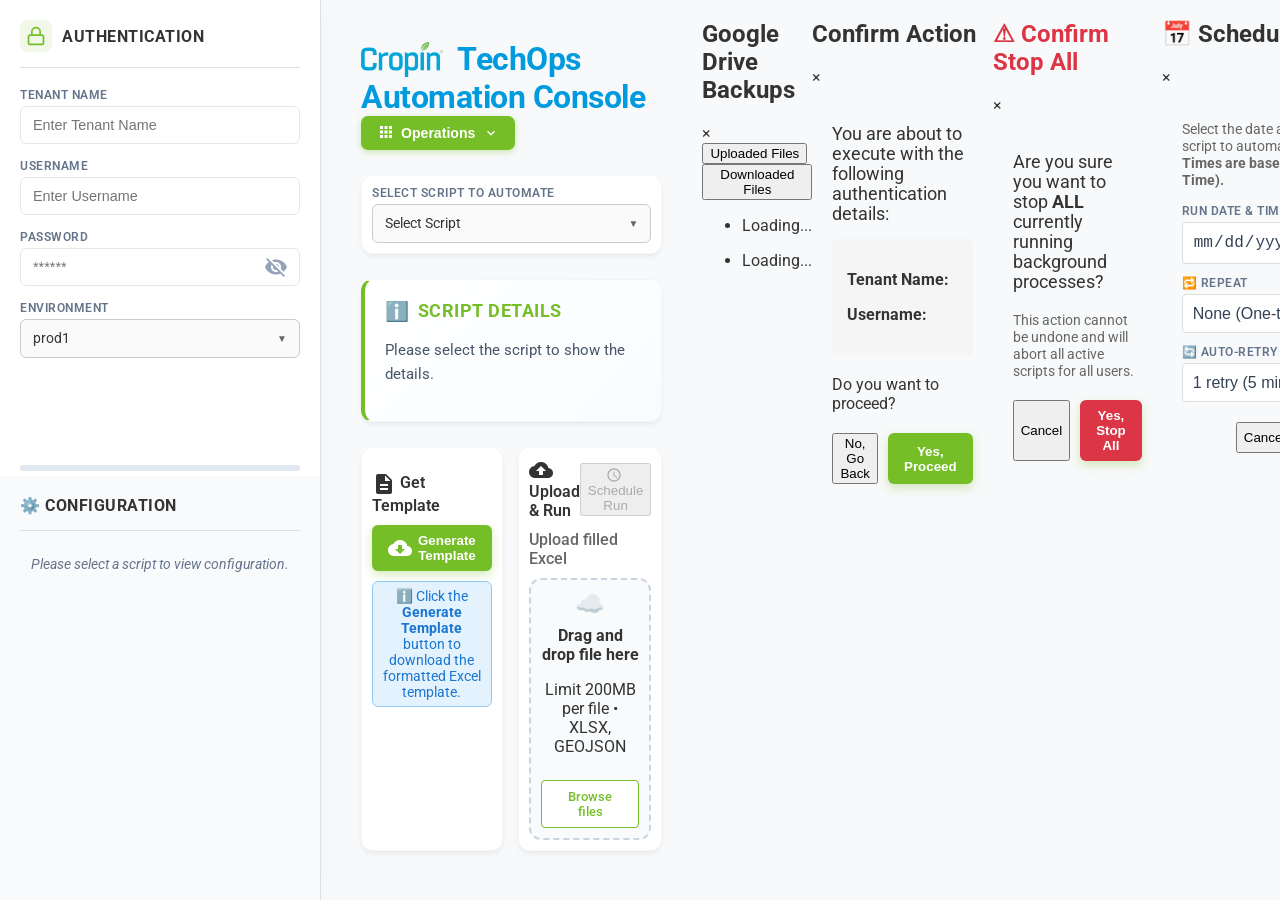
==== static/index.html @ 15d9843d "schedule button fix" ====
<!DOCTYPE html>
<html lang="en">

<head>
    <meta charset="UTF-8">
    <meta name="viewport" content="width=device-width, initial-scale=1.0">
    <title>TechOps Automation Console</title>
    <link rel="stylesheet" href="/static/css/style.css?v=7">
    <link rel="stylesheet" href="/static/css/admin_logs.css?v=5">
    <link href="https://fonts.googleapis.com/css2?family=Roboto:wght@300;400;500;700&display=swap" rel="stylesheet">
    <link href="https://fonts.googleapis.com/icon?family=Material+Icons" rel="stylesheet">
    <link rel="icon" href="/static/images/logo.png" type="image/png">
    <script src="https://cdn.sheetjs.com/xlsx-0.20.1/package/dist/xlsx.full.min.js"></script>
</head>

<body>
    <div class="sidebar-overlay" id="sidebar-overlay"></div>
    <div class="container">
        <!-- Sidebar -->
        <div class="sidebar">
            <div class="auth-section">
                <div class="sidebar-header">
                    <!-- SVG Lock Icon -->
                    <svg xmlns="http://www.w3.org/2000/svg" width="24" height="24" viewBox="0 0 24 24" fill="none"
                        stroke="currentColor" stroke-width="2" stroke-linecap="round" stroke-linejoin="round"
                        class="lock-icon" style="user-select: none;">
                        <rect x="3" y="11" width="18" height="11" rx="2" ry="2"></rect>
                        <path d="M7 11V7a5 5 0 0 1 10 0v4"></path>
                    </svg>
                    <h2>Authentication</h2>
                </div>

                <div class="input-group">
                    <label for="tenant-code">Tenant Name</label>
                    <input type="text" id="tenant-code" placeholder="Enter Tenant Name" value="">
                </div>
                <div class="input-group">
                    <label for="username">Username</label>
                    <input type="text" id="username" placeholder="Enter Username" value="">
                </div>
                <div class="input-group">
                    <label for="password">Password</label>
                    <div class="password-wrapper">
                        <input type="password" id="password" placeholder="******" value="">
                        <span class="material-icons eye-icon" style="cursor: pointer;">visibility_off</span>
                    </div>
                </div>
                <div class="input-group">
                    <label for="environment">Environment</label>
                    <!-- Hidden native select -->
                    <select id="environment" style="display: none;">
                        <option value="prod1" selected>prod1</option>
                        <option value="prod2">prod2</option>
                        <option value="qa">qa</option>
                        <option value="uat">uat</option>
                    </select>

                    <!-- Custom Environment Dropdown -->
                    <div class="custom-dropdown" id="env-dropdown">
                        <div class="dropdown-selected" id="env-selected">
                            <span id="env-selected-text">prod1</span>
                            <span class="arrow">▼</span>
                        </div>
                        <div class="dropdown-menu" id="env-menu">
                            <ul class="dropdown-list" id="env-list">
                                <li data-value="prod1">prod1</li>
                                <li data-value="prod2">prod2</li>
                                <li data-value="qa">qa</li>
                                <li data-value="uat">uat</li>
                            </ul>
                        </div>
                    </div>
                </div>
            </div>

            <!-- Resizer Handle -->
            <div class="resizer" id="sidebar-resizer"></div>

            <div class="config-section">
                <div class="sidebar-header">
                    <h2>⚙️ CONFIGURATION</h2>
                </div>
                <div class="config-content" id="config-content" style="display: flex;">
                    <div id="config-placeholder"
                        style="color: #64748b; font-size: 0.9rem; font-style: italic; padding: 10px; text-align: center;">
                        Please select a script to view configuration.
                    </div>

                    <div id="config-fields-container" style="display: none;">
                        <div class="input-group">
                            <label for="base-api-url">Put/Post Api Url</label>
                            <input type="text" id="base-api-url"
                                placeholder="https://cloud.cropin.in/services/master/api/tags"
                                value="https://cloud.cropin.in/services/master/api/tags">
                        </div>

                        <div class="input-group" id="group-secondary-url" style="display: none;">
                            <label for="second-base-api-url">Secondary Api Url</label>
                            <input type="text" id="second-base-api-url" placeholder="https://..." value="">
                        </div>

                        <!-- Specific Config for Google API Key -->
                        <div id="google-api-config" style="display: none;">
                            <div class="input-group">
                                <label for="x-api-key">Google API Key</label>
                                <input type="text" id="x-api-key" placeholder="Enter Google API Key"
                                    value="AIzaSyDCx7aFvYx5LLXyk-0ZPGuLrH1HbP1Dff8">
                            </div>
                        </div>

                        <!-- Specific Config for PR_Enablement -->
                        <div id="pr-weather-config"
                            style="display: none; margin-top: 15px; border-top: 1px solid #e0e0e0; padding-top: 10px;">
                            <div class="input-group">
                                <label for="use-farmer-id">Include Farmer ID?</label>
                                <select id="use-farmer-id">
                                    <option value="no">No (Default)</option>
                                    <option value="yes">Yes (From Excel)</option>
                                </select>
                            </div>
                        </div>

                        <!-- Specific Config for Update_ttribute -->
                        <div id="attribute-config" style="display: none;">
                            <div class="input-group">
                                <label for="attr-count-select">Number of Attributes to Update</label>
                                <select id="attr-count-select">
                                    <option value="1">1</option>
                                    <option value="2">2</option>
                                    <option value="3">3</option>
                                    <option value="4">4</option>
                                    <option value="5">5</option>
                                    <option value="6">6</option>
                                    <option value="7">7</option>
                                    <option value="8">8</option>
                                    <option value="9">9</option>
                                    <option value="10">10</option>
                                </select>
                            </div>

                            <p style="font-size: 13px; color: #666; margin-bottom: 10px;">Enter JSON keys for attributes
                                to
                                update:</p>

                            <div class="input-group" id="group-key-1">
                                <label for="attr-key-1">Attribute Key 1</label>
                                <input type="text" id="attr-key-1" placeholder="e.g. Get the key from the API response">
                            </div>
                            <div class="input-group" id="group-key-2" style="display:none;">
                                <label for="attr-key-2">Attribute Key 2</label>
                                <input type="text" id="attr-key-2" placeholder="e.g. Get the key from the API response">
                            </div>
                            <div class="input-group" id="group-key-3" style="display:none;">
                                <label for="attr-key-3">Attribute Key 3</label>
                                <input type="text" id="attr-key-3" placeholder="e.g. Get the key from the API response">
                            </div>
                            <div class="input-group" id="group-key-4" style="display:none;">
                                <label for="attr-key-4">Attribute Key 4</label>
                                <input type="text" id="attr-key-4" placeholder="e.g. Get the key from the API response">
                            </div>
                            <div class="input-group" id="group-key-5" style="display:none;">
                                <label for="attr-key-5">Attribute Key 5</label>
                                <input type="text" id="attr-key-5" placeholder="e.g. Get the key from the API response">
                            </div>
                            <div class="input-group" id="group-key-6" style="display:none;">
                                <label for="attr-key-6">Attribute Key 6</label>
                                <input type="text" id="attr-key-6" placeholder="e.g. Get the key from the API response">
                            </div>
                            <div class="input-group" id="group-key-7" style="display:none;">
                                <label for="attr-key-7">Attribute Key 7</label>
                                <input type="text" id="attr-key-7" placeholder="e.g. Get the key from the API response">
                            </div>
                            <div class="input-group" id="group-key-8" style="display:none;">
                                <label for="attr-key-8">Attribute Key 8</label>
                                <input type="text" id="attr-key-8" placeholder="e.g. Get the key from the API response">
                            </div>
                            <div class="input-group" id="group-key-9" style="display:none;">
                                <label for="attr-key-9">Attribute Key 9</label>
                                <input type="text" id="attr-key-9" placeholder="e.g. Get the key from the API response">
                            </div>
                            <div class="input-group" id="group-key-10" style="display:none;">
                                <label for="attr-key-10">Attribute Key 10</label>
                                <input type="text" id="attr-key-10"
                                    placeholder="e.g. Get the key from the API response">
                            </div>
                        </div>

                        <div id="address-config" style="display: none;">

                            <div class="input-group">
                                <label for="addr-count-select">Number of Address Keys</label>
                                <select id="addr-count-select">
                                    <option value="1">1</option>
                                    <option value="2">2</option>
                                    <option value="3">3</option>
                                    <option value="4">4</option>
                                    <option value="5">5</option>
                                    <option value="6">6</option>
                                    <option value="7">7</option>
                                    <option value="8">8</option>
                                    <option value="9">9</option>
                                    <option value="10">10</option>
                                </select>
                            </div>

                            <p
                                style="font-size: 13px; color: #666; margin-top: 10px; margin-bottom: 10px; line-height: 1.4; word-wrap: break-word;">
                                Map Address JSON Keys to Excel columns.
                            </p>

                            <div class="input-group" id="group-addr-1">
                                <label for="address-key-1">Address Key 1</label>
                                <input type="text" id="address-key-1" placeholder="e.g. sublocalityLevel2">
                            </div>
                            <div class="input-group" id="group-addr-2" style="display:none;">
                                <label for="address-key-2">Address Key 2</label>
                                <input type="text" id="address-key-2" placeholder="e.g. village">
                            </div>
                            <div class="input-group" id="group-addr-3" style="display:none;">
                                <label for="address-key-3">Address Key 3</label>
                                <input type="text" id="address-key-3" placeholder="e.g. pincode">
                            </div>
                            <div class="input-group" id="group-addr-4" style="display:none;">
                                <label for="address-key-4">Address Key 4</label>
                                <input type="text" id="address-key-4" placeholder="e.g. state">
                            </div>
                            <div class="input-group" id="group-addr-5" style="display:none;">
                                <label for="address-key-5">Address Key 5</label>
                                <input type="text" id="address-key-5" placeholder="e.g. district">
                            </div>
                            <div class="input-group" id="group-addr-6" style="display:none;">
                                <label for="address-key-6">Address Key 6</label>
                                <input type="text" id="address-key-6" placeholder="e.g. country">
                            </div>
                            <div class="input-group" id="group-addr-7" style="display:none;">
                                <label for="address-key-7">Address Key 7</label>
                                <input type="text" id="address-key-7" placeholder="e.g. addressLine1">
                            </div>
                            <div class="input-group" id="group-addr-8" style="display:none;">
                                <label for="address-key-8">Address Key 8</label>
                                <input type="text" id="address-key-8" placeholder="e.g. addressLine2">
                            </div>
                            <div class="input-group" id="group-addr-9" style="display:none;">
                                <label for="address-key-9">Address Key 9</label>
                                <input type="text" id="address-key-9" placeholder="e.g. region">
                            </div>
                            <div class="input-group" id="group-addr-10" style="display:none;">
                                <label for="address-key-10">Address Key 10</label>
                                <input type="text" id="address-key-10" placeholder="e.g. locality">
                            </div>
                        </div>

                        <!-- Specific Config for Area_Audit_To_CA -->
                        <div id="area-audit-config">
                            <div class="input-group">
                                <label for="area-unit-select">Area Unit</label>
                                <input type="text" id="area-unit-select" placeholder="e.g. Hectare, Acre"
                                    value="Hectare">
                            </div>
                            <div class="input-group">
                                <label for="force-crop-audited">Set 'cropAudited' Value?</label>
                                <select id="force-crop-audited">
                                    <option value="true" selected>True (Default)</option>
                                    <option value="false">False</option>
                                    <option value="none">None (Don't Send)</option>
                                </select>
                            </div>
                        </div>

                        <!-- Specific Config for Coordinate Order Selection -->
                        <div id="coordinate-order-config" style="display: none;">
                            <div class="input-group">
                                <label for="coordinate-order">Coordinate Order</label>
                                <select id="coordinate-order">
                                    <option value="Long, Lat" selected>Long, Lat (Default)</option>
                                    <option value="Lat, Long">Lat, Long</option>
                                </select>
                            </div>
                        </div>

                        <!-- Specific Config for Remove_Variety_Data -->
                        <div id="variety-removal-config" style="display: none;">
                            <div class="input-group">
                                <label for="removal-count-select">Number of Fields to Remove</label>
                                <select id="removal-count-select">
                                    <option value="1">1</option>
                                    <option value="2">2</option>
                                    <option value="3">3</option>
                                    <option value="4">4</option>
                                </select>
                            </div>

                            <p style="font-size: 13px; color: #666; margin-bottom: 10px;">Enter Variety JSON keys, refer
                                to script details section for more info.</p>

                            <div class="input-group" id="group-remove-1">
                                <label for="remove-key-1">Variety Data Key 1</label>
                                <input type="text" id="remove-key-1" placeholder="e.g. cropStages">
                            </div>
                            <div class="input-group" id="group-remove-2" style="display:none;">
                                <label for="remove-key-2">Variety Data Key 2</label>
                                <input type="text" id="remove-key-2" placeholder="e.g. seedGrades">
                            </div>
                            <div class="input-group" id="group-remove-3" style="display:none;">
                                <label for="remove-key-3">Variety Data Key 3</label>
                                <input type="text" id="remove-key-3" placeholder="e.g. harvestGrades">
                            </div>
                            <div class="input-group" id="group-remove-4" style="display:none;">
                                <label for="remove-key-4">Variety Data Key 4</label>
                                <input type="text" id="remove-key-4" placeholder="e.g. subCompanyIds">
                            </div>
                        </div>

                        <!-- Specific Config for Time_delay_in_API_Call -->
                        <div id="time-delay-config" style="display: none;">
                            <div class="input-group">
                                <label for="delay-time-input">Delay Time (seconds)</label>
                                <input type="number" id="delay-time-input" placeholder="e.g. 1" value="1" step="0.1"
                                    min="0">
                            </div>
                        </div>

                        <!-- Specific Config for Valid Types -->
                        <div id="valid-types-config" style="display: none;">
                            <div class="input-group">
                                <label for="valid-types-input">Valid Types (Comma-separated)</label>
                                <input type="text" id="valid-types-input"
                                    placeholder="e.g. ACTIVE_INGREDIENT, APPLICATION_TYPE, BRAND_NAME, MODE_OF_APPLICATION"
                                    value="ACTIVE_INGREDIENT,APPLICATION_TYPE,BRAND_NAME,MODE_OF_APPLICATION">
                            </div>
                        </div>

                        <!-- Threading Config for Geotag Script -->
                        <div id="threading-config" style="display: none;">
                            <div class="input-group">
                                <label for="worker-count">Thread Count for parallel execution</label>
                                <select id="worker-count">
                                    <option value="1">1</option>
                                    <option value="2" selected>2</option>
                                    <option value="3">3</option>
                                    <option value="4">4</option>
                                </select>
                            </div>
                        </div>
                        <!-- Common Batch Size Config -->
                        <div id="common-batch-config" style="display: none;">
                            <div class="input-group">
                                <label for="common-batch-size">Batch Size (Max 100)</label>
                                <input type="number" id="common-batch-size" placeholder="Default 100" value="100"
                                    min="1">
                            </div>
                        </div>

                        <!-- Specific Config for CA_Close_and_Delete -->
                        <div id="ca-close-delete-config" style="display: none;">
                            <div class="input-group">
                                <label for="ca-action-select">CA Action</label>
                                <select id="ca-action-select">
                                    <option value="only close CA">Only Close CA</option>
                                    <option value="only delete CA">Only Delete CA</option>
                                    <option value="close and delete CA" selected>Close and Delete CA</option>
                                </select>
                            </div>
                            <div class="input-group">
                                <label for="ca-x-api-key">X-API-Key</label>
                                <input type="text" id="ca-x-api-key"
                                    placeholder="SEF5qQ6RTDGFWUc36SNuCKGYW1tVuGgGrX1iApUs5DGOc7MS"
                                    value="SEF5qQ6RTDGFWUc36SNuCKGYW1tVuGgGrX1iApUs5DGOc7MS">
                            </div>
                        </div>
                    </div>
                </div>
            </div>
        </div>

        <!-- Main Content -->
        <div class="main-content">
            <div class="header">
                <div class="header-left">
                    <button id="mobile-menu-toggle" class="menu-toggle-btn"
                        style="display: none; margin-right: 10px; background: none; border: none; cursor: pointer;">
                        <span class="material-icons" style="font-size: 28px; color: #333;">menu</span>
                    </button>
                    <img src="/static/images/cropin_text.png" alt="Cropin"
                        style="height: 35px; vertical-align: middle; margin-right: 10px;">
                    <h1 style="display: inline; vertical-align: middle; color: #009ade;">TechOps Automation Console</h1>
                    <!-- Operations dropdown -->
                    <div id="tools-dropdown-wrapper" style="position:relative;margin-left:auto;">
                        <button id="tools-dropdown-btn" onclick="toggleToolsMenu(event)" style="display:inline-flex;align-items:center;gap:6px;padding:8px 16px;background:#76be28;color:#fff;border:none;border-radius:7px;font-size:0.88rem;font-weight:600;cursor:pointer;transition:background .15s;box-shadow:0 2px 6px rgba(118,190,40,.35);">
                            <span class="material-icons" style="font-size:1.1rem;">apps</span>
                            Operations
                            <span class="material-icons" style="font-size:1rem;margin-left:2px;" id="tools-chevron">expand_more</span>
                        </button>
                        <div id="tools-dropdown-menu" style="display:none;position:absolute;right:0;top:calc(100% + 8px);background:#fff;border:1px solid #dde3ec;border-radius:10px;box-shadow:0 10px 28px rgba(0,0,0,.13);min-width:200px;z-index:9999;overflow:hidden;">
                            <a href="/deforestation" style="display:flex;align-items:center;gap:10px;padding:11px 16px;text-decoration:none;color:#1a1a2e;font-size:0.88rem;font-weight:500;transition:background .12s;" onmouseover="this.style.background='#f0faf0'" onmouseout="this.style.background=''">
                                <span class="material-icons" style="font-size:1.1rem;color:#2e7d32;">forest</span>
                                Deforestation
                            </a>
                            <div style="height:1px;background:#eee;margin:0 12px;"></div>
                            <button id="scheduled-list-btn" onclick="closeToolsMenu()" style="display:flex;align-items:center;gap:10px;padding:11px 16px;width:100%;background:none;border:none;color:#1a1a2e;font-size:0.88rem;font-weight:500;cursor:pointer;text-align:left;transition:background .12s;" onmouseover="this.style.background='#f5f0ff'" onmouseout="this.style.background=''">
                                <span class="material-icons" style="font-size:1.1rem;color:#6a1b9a;">schedule</span>
                                Scheduled List
                            </button>
                            <div style="height:1px;background:#eee;margin:0 12px;"></div>
                            <button id="backup-btn" onclick="closeToolsMenu()" style="display:flex;align-items:center;gap:10px;padding:11px 16px;width:100%;background:none;border:none;color:#1a1a2e;font-size:0.88rem;font-weight:500;cursor:pointer;text-align:left;transition:background .12s;" onmouseover="this.style.background='#f0f4ff'" onmouseout="this.style.background=''">
                                <span class="material-icons" style="font-size:1.1rem;color:#1565c0;">backup</span>
                                Backup Files
                            </button>
                        </div>
                    </div>
                    <script>
                        function toggleToolsMenu(e) {
                            e.stopPropagation();
                            const menu = document.getElementById('tools-dropdown-menu');
                            const btn  = document.getElementById('tools-dropdown-btn');
                            const chevron = document.getElementById('tools-chevron');
                            const open = menu.style.display === 'block';
                            menu.style.display = open ? 'none' : 'block';
                            chevron.textContent = open ? 'expand_more' : 'expand_less';
                            btn.style.background = open ? '#76be28' : '#5da01e';
                        }
                        function closeToolsMenu() {
                            document.getElementById('tools-dropdown-menu').style.display = 'none';
                            document.getElementById('tools-chevron').textContent = 'expand_more';
                        }
                        document.addEventListener('click', function(e) {
                            if (!document.getElementById('tools-dropdown-wrapper').contains(e.target)) {
                                closeToolsMenu();
                            }
                        });
                    </script>
                </div>
            </div>

            <!-- Added 'card' class here for styling -->
            <div class="card script-selection">
                <div class="input-group">
                    <label>Select Script to Automate</label>
                    <!-- Hidden native socket for logic compatibility -->
                    <select id="script-select" style="display: none;">
                        <option value="" disabled selected>Select a script...</option>
                    </select>

                    <!-- Custom Searchable Dropdown -->
                    <div class="custom-dropdown" id="custom-dropdown">
                        <div class="dropdown-selected" id="dropdown-selected">
                            <span id="selected-text">Select Script</span>
                            <span class="arrow">▼</span>
                        </div>
                        <div class="dropdown-menu" id="dropdown-menu">
                            <div class="dropdown-search">
                                <input type="text" id="dropdown-search-input" placeholder="Search scripts...">
                            </div>
                            <ul class="dropdown-list" id="dropdown-list">
                                <!-- Items populated by JS -->
                            </ul>
                        </div>
                    </div>
                </div>
            </div>

            <!-- Script Details Section -->
            <div class="card script-details" id="script-details-card">
                <h3 class="details-title">Script Details</h3>
                <p id="script-description" class="details-desc">Please select the script to show the details.</p>

                <div class="details-inputs" id="details-inputs-container" style="display: none;">
                    <span class="icon">📝</span>
                    <strong style="font-weight: 600; color: #555;">Required Inputs:</strong>
                    <span id="script-inputs" style="color: #666; margin-left: 5px;">-</span>
                </div>
            </div>

            <!-- Changed to 'action-grid' and added 'card' classes -->
            <div class="action-grid">
                <div class="card step-card step-one">
                    <h2><span class="material-icons" style="vertical-align: middle;">description</span> Get Template
                    </h2>
                    <button class="btn-primary" id="generate-template-btn" style="width: 100%;"><span
                            class="material-icons">cloud_download</span> Generate
                        Template</button>
                    <div class="info-box" id="template-info-box">
                        ℹ️ Click the <strong>Generate Template</strong> button to download the formatted Excel template.
                    </div>
                </div>

                <div class="card step-card step-two">
                    <div
                        style="display: flex; justify-content: space-between; align-items: center; margin-bottom: 10px;">
                        <h2 style="margin: 0;"><span class="material-icons"
                                style="vertical-align: middle;">cloud_upload</span> Upload & Run</h2>
                        <button id="open-schedule-modal-btn" class="btn-schedule" disabled>
                            <span class="material-icons"
                                style="font-size: 1rem; vertical-align: middle; margin-right: 4px;">schedule</span>
                            Schedule Run
                        </button>
                    </div>
                    <label style="display:block; margin-bottom:10px; font-weight:500; color:#666;">Upload filled
                        Excel</label>
                    <div class="drop-zone" id="drop-zone">
                        <div class="cloud-icon">☁️</div>
                        <div class="drop-text">
                            <strong>Drag and drop file here</strong>
                            <p>Limit 200MB per file • XLSX, GEOJSON</p>
                        </div>
                        <label for="file-upload" class="browse-btn">Browse files</label>
                        <input type="file" id="file-upload" accept=".xlsx,.geojson,.json" hidden>
                    </div>

                    <!-- Run Action (Hidden until upload) -->
                    <div id="run-container" class="run-controls">
                        <button class="btn-primary" id="run-script-btn" style="background-color: #28a745; width: 100%;">
                            ▶ Run Script
                        </button>
                    </div>

                    <!-- Hidden Status Area for download links -->
                    <div id="status-area"></div>
                </div>
            </div>

            <div class="console-box" id="console-box" style="display: none;">
                <div class="console-header">
                    <span>Console Output</span>
                    <div class="console-actions">
                        <button id="copy-logs-btn" class="console-header-btn" title="Copy logs to clipboard">
                            <span class="material-icons">content_copy</span> Copy
                        </button>
                        <button id="download-logs-btn" class="console-header-btn" title="Download logs as .txt file">
                            <span class="material-icons">download</span> Download
                        </button>
                    </div>
                </div>
                <div class="console-content" id="console-content"></div>
            </div>


        </div>
    </div>

    <!-- Deforestation Modal -->
    <div id="deforestation-modal" class="modal" style="display:none;">
        <div class="modal-content" style="max-width:600px;width:90%;margin:5% auto;">
            <div class="modal-header">
                <h2 style="margin:0;font-size:1.2rem;display:flex;align-items:center;gap:6px;">
                    <span class="material-icons" style="color:#2e7d32;font-size:1.3rem;">forest</span>
                    Generate Deforestation Data
                </h2>
                <span class="close" id="deforestation-modal-close">&times;</span>
            </div>

            <!-- Screen 1: Auth -->
            <div id="deforestation-screen-1">
                <div style="display:flex;flex-direction:column;gap:14px;">
                    <div>
                        <label style="font-weight:600;display:block;margin-bottom:4px;">Environment <span
                                style="color:#c0392b;">*</span></label>
                        <select id="deforestation-env" class="form-input" style="width:100%;box-sizing:border-box;">
                            <option value="QA">QA</option>
                            <option value="UAT">UAT</option>
                            <option value="PROD">PROD</option>
                        </select>
                    </div>
                    <div>
                        <label style="font-weight:600;display:block;margin-bottom:4px;">Tenant Name <span
                                style="color:#c0392b;">*</span></label>
                        <input type="text" id="deforestation-tenant" class="form-input" placeholder="Enter tenant name"
                            style="width:100%;box-sizing:border-box;">
                    </div>
                    <div>
                        <label style="font-weight:600;display:block;margin-bottom:4px;">Username <span
                                style="color:#c0392b;">*</span></label>
                        <input type="text" id="deforestation-username" class="form-input" placeholder="Enter username"
                            style="width:100%;box-sizing:border-box;">
                    </div>
                    <div>
                        <label style="font-weight:600;display:block;margin-bottom:4px;">Password <span
                                style="color:#c0392b;">*</span></label>
                        <input type="password" id="deforestation-password" class="form-input"
                            placeholder="Enter password" style="width:100%;box-sizing:border-box;">
                    </div>
                    <div id="deforestation-error-1" style="color:#c0392b;font-size:0.85rem;display:none;"></div>
                </div>
                <div class="modal-footer">
                    <button class="btn-primary" id="deforestation-proceed-btn">
                        <span class="material-icons"
                            style="font-size:1rem;vertical-align:middle;margin-right:4px;">lock_open</span>
                        Authenticate & Proceed
                    </button>
                </div>
            </div>

            <!-- Screen 2: Base URL -->
            <div id="deforestation-screen-2" style="display:none;">
                <div style="display:flex;flex-direction:column;gap:14px;">
                    <div
                        style="background:#f0f7ff;border:1px solid #bbdefb;border-radius:6px;padding:10px;font-size:0.83rem;color:#1565c0;">
                        <span class="material-icons"
                            style="font-size:1rem;vertical-align:middle;margin-right:4px;">check_circle</span>
                        Authentication successful. Token saved.
                    </div>
                    <div>
                        <label style="font-weight:600;display:block;margin-bottom:4px;">Base URL <span
                                style="color:#c0392b;">*</span></label>
                        <input type="text" id="deforestation-base-url" class="form-input"
                            placeholder="https://your-base-url.com" style="width:100%;box-sizing:border-box;">
                    </div>
                    <div id="deforestation-error-2" style="color:#c0392b;font-size:0.85rem;display:none;"></div>
                </div>
                <div class="modal-footer">
                    <button class="btn-primary" id="deforestation-baseurl-proceed-btn">
                        <span class="material-icons"
                            style="font-size:1rem;vertical-align:middle;margin-right:4px;">arrow_forward</span>
                        Proceed
                    </button>
                </div>
            </div>

            <!-- Screen 3: API actions -->
            <div id="deforestation-screen-3" style="display:none;flex:1;overflow-y:auto;">
                <div style="display:flex;flex-direction:column;gap:16px;padding:4px 2px;">

                    <!-- API 1: Generate Template -->
                    <div style="border:1px solid #c8e6c9;border-radius:8px;padding:16px;background:#f9fff9;">
                        <div style="font-weight:700;margin-bottom:6px;color:#2e7d32;font-size:0.95rem;">Generate
                            Template</div>
                        <div
                            style="font-size:0.75rem;color:#777;font-family:monospace;word-break:break-all;margin-bottom:12px;line-height:1.5;">
                            GET
                            /services/fileupload-service/api/bulk-downloads/template?feature=ONBOARD_FARMER_ASSET_FORM
                        </div>
                        <button class="btn-primary" id="deforestation-generate-btn">
                            <span class="material-icons"
                                style="font-size:1rem;vertical-align:middle;margin-right:4px;">description</span>
                            Generate Template
                        </button>
                        <div id="deforestation-generate-status"
                            style="margin-top:8px;font-size:0.82rem;color:#555;word-break:break-word;"></div>
                    </div>

                    <!-- API 2: Download Template -->
                    <div style="border:1px solid #bbdefb;border-radius:8px;padding:16px;background:#f5f9ff;">
                        <div style="font-weight:700;margin-bottom:6px;color:#1565c0;font-size:0.95rem;">Download
                            Template</div>
                        <div
                            style="font-size:0.75rem;color:#777;font-family:monospace;word-break:break-all;margin-bottom:12px;line-height:1.5;">
                            GET /services/fileupload-service/api/bulk-downloads/mass-upload-template/{id}
                        </div>
                        <div style="display:flex;align-items:center;gap:8px;margin-bottom:10px;">
                            <label style="font-weight:600;font-size:0.85rem;white-space:nowrap;">Template ID:</label>
                            <input type="text" id="deforestation-manual-template-id" class="form-input"
                                placeholder="auto-filled · or enter manually"
                                style="flex:1;font-size:0.83rem;box-sizing:border-box;">
                        </div>
                        <button class="btn-schedule" id="deforestation-dl-btn" disabled>
                            <span class="material-icons"
                                style="font-size:1rem;vertical-align:middle;margin-right:4px;">cloud_download</span>
                            Download Template
                        </button>
                        <div id="deforestation-dl-status"
                            style="margin-top:8px;font-size:0.82rem;color:#555;word-break:break-word;"></div>
                    </div>

                    <!-- API 3: Upload Template -->
                    <div style="border:1px solid #ffe0b2;border-radius:8px;padding:16px;background:#fffaf5;">
                        <div style="font-weight:700;margin-bottom:6px;color:#e65100;font-size:0.95rem;">Upload Template
                        </div>
                        <div
                            style="font-size:0.75rem;color:#777;font-family:monospace;word-break:break-all;margin-bottom:12px;line-height:1.5;">
                            POST /services/fileupload-service/api/bulk-uploads/template
                        </div>
                        <div style="display:flex;flex-direction:column;gap:10px;margin-bottom:12px;">

                            <!-- File picker -->
                            <div>
                                <label style="font-weight:600;font-size:0.85rem;display:block;margin-bottom:4px;">File
                                    <span style="color:#c0392b;">*</span></label>
                                <input type="file" id="deforestation-upload-file" accept=".xlsx,.xls,.csv"
                                    style="font-size:0.85rem;width:100%;">
                            </div>

                            <!-- Project ID -->
                            <div>
                                <label
                                    style="font-weight:600;font-size:0.85rem;display:block;margin-bottom:4px;">Project
                                    ID <span style="color:#c0392b;">*</span></label>
                                <input type="text" id="deforestation-project-id" class="form-input"
                                    placeholder="Enter project ID" style="width:100%;box-sizing:border-box;">
                            </div>

                            <!-- Start & End Date -->
                            <div style="display:flex;gap:10px;">
                                <div style="flex:1;">
                                    <label
                                        style="font-weight:600;font-size:0.85rem;display:block;margin-bottom:4px;">Start
                                        Date <span id="deforestation-start-required"
                                            style="color:#c0392b;display:none;">*</span></label>
                                    <input type="date" id="deforestation-start-date" class="form-input"
                                        style="width:100%;box-sizing:border-box;">
                                </div>
                                <div style="flex:1;">
                                    <label
                                        style="font-weight:600;font-size:0.85rem;display:block;margin-bottom:4px;">End
                                        Date <span id="deforestation-end-required"
                                            style="color:#c0392b;display:none;">*</span></label>
                                    <input type="date" id="deforestation-end-date" class="form-input"
                                        style="width:100%;box-sizing:border-box;">
                                </div>
                            </div>

                            <!-- Enable SUSTAINABILITY feature -->
                            <div style="display:flex;align-items:center;gap:8px;">
                                <input type="checkbox" id="deforestation-sustainability"
                                    style="width:16px;height:16px;cursor:pointer;">
                                <label for="deforestation-sustainability"
                                    style="font-size:0.85rem;font-weight:600;cursor:pointer;">Enable SUSTAINABILITY
                                    feature</label>
                            </div>
                        </div>

                        <button class="btn-primary" id="deforestation-upload-btn"
                            style="background:#e65100;border-color:#e65100;">
                            <span class="material-icons"
                                style="font-size:1rem;vertical-align:middle;margin-right:4px;">upload_file</span>
                            Upload Template
                        </button>
                        <div id="deforestation-upload-status"
                            style="margin-top:8px;font-size:0.82rem;color:#555;word-break:break-word;"></div>
                    </div>

                    <!-- API 4: Process Template -->
                    <div style="border:1px solid #e1bee7;border-radius:8px;padding:16px;background:#fdf5ff;">
                        <div style="font-weight:700;margin-bottom:6px;color:#6a1b9a;font-size:0.95rem;">Process Template
                        </div>
                        <div
                            style="font-size:0.75rem;color:#777;font-family:monospace;word-break:break-all;margin-bottom:12px;line-height:1.5;">
                            POST /services/fileupload-service/api/process-uploads/{uploadId}
                        </div>
                        <div style="display:flex;align-items:center;gap:8px;margin-bottom:10px;">
                            <label style="font-weight:600;font-size:0.85rem;white-space:nowrap;">Upload ID:</label>
                            <input type="text" id="deforestation-manual-upload-id-process" class="form-input"
                                placeholder="auto-filled · or enter manually"
                                style="flex:1;font-size:0.83rem;box-sizing:border-box;">
                        </div>
                        <button class="btn-primary" id="deforestation-process-btn"
                            style="background:#6a1b9a;border-color:#6a1b9a;" disabled>
                            <span class="material-icons"
                                style="font-size:1rem;vertical-align:middle;margin-right:4px;">play_circle</span>
                            Proceed
                        </button>
                        <div id="deforestation-process-status"
                            style="margin-top:8px;font-size:0.82rem;color:#555;word-break:break-word;"></div>
                    </div>

                    <!-- API 5: Upload Template Status -->
                    <div style="border:1px solid #b2dfdb;border-radius:8px;padding:16px;background:#f5fffe;">
                        <div style="font-weight:700;margin-bottom:6px;color:#00695c;font-size:0.95rem;">Upload Template
                            Status</div>
                        <div
                            style="font-size:0.75rem;color:#777;font-family:monospace;word-break:break-all;margin-bottom:12px;line-height:1.5;">
                            GET /services/fileupload-service/api/bulk-uploads/{uploadId}
                        </div>
                        <div style="display:flex;align-items:center;gap:8px;margin-bottom:10px;">
                            <label style="font-weight:600;font-size:0.85rem;white-space:nowrap;">Upload ID:</label>
                            <input type="text" id="deforestation-manual-upload-id-status" class="form-input"
                                placeholder="auto-filled · or enter manually"
                                style="flex:1;font-size:0.83rem;box-sizing:border-box;">
                        </div>
                        <button class="btn-primary" id="deforestation-status-btn"
                            style="background:#00695c;border-color:#00695c;" disabled>
                            <span class="material-icons"
                                style="font-size:1rem;vertical-align:middle;margin-right:4px;">refresh</span>
                            Check Status
                        </button>
                        <div id="deforestation-status-response" style="display:none;margin-top:12px;">
                            <div style="font-weight:600;font-size:0.82rem;color:#333;margin-bottom:6px;">Response:</div>
                            <pre id="deforestation-status-json"
                                style="background:#f4f4f4;border:1px solid #ddd;border-radius:6px;padding:10px;font-size:0.78rem;overflow-x:auto;white-space:pre-wrap;word-break:break-word;max-height:200px;overflow-y:auto;margin:0;"></pre>
                        </div>
                        <div id="deforestation-status-error"
                            style="margin-top:8px;font-size:0.82rem;color:#c0392b;display:none;"></div>
                    </div>

                    <!-- API 5b: Download Fallback Template -->
                    <div style="border:1px solid #00695c;border-radius:8px;padding:16px;background:#e8f5e9;">
                        <div style="font-weight:700;margin-bottom:6px;color:#00695c;font-size:0.95rem;">Download
                            Fallback Template</div>
                        <div
                            style="font-size:0.75rem;color:#777;font-family:monospace;word-break:break-all;margin-bottom:12px;line-height:1.5;">
                            GET /services/fileupload-service/api/bulk-downloads/mass-upload-fallback-template/{uploadId}
                        </div>
                        <div style="display:flex;align-items:center;gap:8px;margin-bottom:10px;">
                            <label style="font-weight:600;font-size:0.85rem;white-space:nowrap;">Upload ID:</label>
                            <input type="text" id="deforestation-manual-upload-id-fallback" class="form-input"
                                placeholder="auto-filled · or enter manually"
                                style="flex:1;font-size:0.83rem;box-sizing:border-box;">
                        </div>
                        <button class="btn-primary" id="deforestation-fallback-btn"
                            style="background:#00695c;border-color:#00695c;" disabled>
                            <span class="material-icons"
                                style="font-size:1rem;vertical-align:middle;margin-right:4px;">download</span>
                            Download Fallback Template
                        </button>
                        <div id="deforestation-fallback-error"
                            style="margin-top:8px;font-size:0.82rem;color:#c0392b;display:none;"></div>
                    </div>

                    <!-- API 6: Publish Deforestation -->
                    <div style="border:1px solid #b0bec5;border-radius:8px;padding:16px;background:#f8f9fa;">
                        <div style="font-weight:700;margin-bottom:6px;color:#37474f;font-size:0.95rem;">Publish
                            Deforestation</div>
                        <div
                            style="font-size:0.75rem;color:#777;font-family:monospace;word-break:break-all;margin-bottom:12px;line-height:1.5;">
                            POST /services/farm/api/deforestation/publish-status?srPlotId={srPlotId}
                        </div>
                        <div style="display:flex;align-items:center;gap:10px;margin-bottom:10px;">
                            <label style="font-weight:600;font-size:0.85rem;white-space:nowrap;">Upload Excel:</label>
                            <input type="file" id="deforestation-publish-file" accept=".xlsx,.xls,.csv"
                                style="display:none;">
                            <button class="btn-primary" id="deforestation-publish-upload-btn"
                                style="background:#455a64;border-color:#455a64;padding:6px 14px;font-size:0.82rem;"
                                onclick="document.getElementById('deforestation-publish-file').click()">
                                <span class="material-icons"
                                    style="font-size:0.95rem;vertical-align:middle;margin-right:4px;">table_chart</span>
                                Choose Excel
                            </button>
                            <span id="deforestation-publish-filename"
                                style="font-size:0.8rem;color:#555;font-style:italic;">No file chosen</span>
                        </div>
                        <div style="display:flex;gap:10px;align-items:center;">
                            <button class="btn-primary" id="deforestation-publish-btn"
                                style="background:#37474f;border-color:#37474f;" disabled>
                                <span class="material-icons"
                                    style="font-size:1rem;vertical-align:middle;margin-right:4px;">publish</span>
                                Publish Deforestation
                            </button>
                            <button class="btn-primary" id="deforestation-publish-stop-btn"
                                style="background:#c0392b;border-color:#c0392b;display:none;">
                                <span class="material-icons"
                                    style="font-size:1rem;vertical-align:middle;margin-right:4px;">stop_circle</span>
                                Stop
                            </button>
                        </div>
                        <!-- Inline Terminal -->
                        <div id="deforestation-publish-terminal"
                            style="display:none;margin-top:12px;background:#1e1e1e;border-radius:6px;padding:12px;font-family:monospace;font-size:0.78rem;color:#d4d4d4;max-height:260px;overflow-y:auto;white-space:pre-wrap;word-break:break-word;border:1px solid #333;">
                        </div>
                    </div>

                    <!-- API 7: Croppable Areas Sustainability Batch -->
                    <div style="border:1px solid #c5cae9;border-radius:8px;padding:16px;background:#f8f9ff;">
                        <div style="font-weight:700;margin-bottom:4px;color:#283593;font-size:0.95rem;">
                            <span class="material-icons"
                                style="font-size:1rem;vertical-align:middle;margin-right:4px;">eco</span>
                            Enable Sustainability
                        </div>
                        <div
                            style="font-size:0.75rem;color:#777;font-family:monospace;word-break:break-all;margin-bottom:14px;line-height:1.5;">
                            POST /services/farm/api/croppable-areas/sustainability/v2/batch?features=SUSTAINABILITY
                        </div>

                        <!-- Date range -->
                        <div style="display:flex;gap:10px;margin-bottom:12px;">
                            <div style="flex:1;">
                                <label style="font-weight:600;font-size:0.85rem;display:block;margin-bottom:4px;">Start
                                    Date <span style="color:#c0392b;">*</span></label>
                                <input type="date" id="ca-batch-start-date" class="form-input"
                                    style="width:100%;box-sizing:border-box;">
                            </div>
                            <div style="flex:1;">
                                <label style="font-weight:600;font-size:0.85rem;display:block;margin-bottom:4px;">End
                                    Date <span style="color:#c0392b;">*</span></label>
                                <input type="date" id="ca-batch-end-date" class="form-input"
                                    style="width:100%;box-sizing:border-box;">
                            </div>
                        </div>

                        <!-- Excel upload row -->
                        <div style="display:flex;align-items:center;gap:10px;margin-bottom:12px;">
                            <label style="font-weight:600;font-size:0.85rem;white-space:nowrap;">Upload Excel:</label>
                            <input type="file" id="ca-batch-file" accept=".xlsx,.xls,.csv" style="display:none;">
                            <button class="btn-primary" id="ca-batch-upload-btn"
                                style="background:#3949ab;border-color:#3949ab;padding:6px 14px;font-size:0.82rem;"
                                onclick="document.getElementById('ca-batch-file').click()">
                                <span class="material-icons"
                                    style="font-size:0.95rem;vertical-align:middle;margin-right:4px;">table_chart</span>
                                Choose Excel
                            </button>
                            <span id="ca-batch-filename" style="font-size:0.8rem;color:#555;font-style:italic;">No file
                                chosen</span>
                        </div>

                        <!-- Action buttons -->
                        <div style="display:flex;gap:10px;align-items:center;">
                            <button class="btn-primary" id="ca-batch-run-btn"
                                style="background:#283593;border-color:#283593;" disabled>
                                <span class="material-icons"
                                    style="font-size:1rem;vertical-align:middle;margin-right:4px;">eco</span>
                                Run Batch
                            </button>
                            <button class="btn-primary" id="ca-batch-stop-btn"
                                style="background:#c0392b;border-color:#c0392b;display:none;">
                                <span class="material-icons"
                                    style="font-size:1rem;vertical-align:middle;margin-right:4px;">stop_circle</span>
                                Stop
                            </button>
                        </div>

                        <!-- Inline terminal -->
                        <div id="ca-batch-terminal"
                            style="display:none;margin-top:12px;background:#1e1e1e;border-radius:6px;padding:12px;font-family:monospace;font-size:0.78rem;color:#d4d4d4;max-height:260px;overflow-y:auto;white-space:pre-wrap;word-break:break-word;border:1px solid #333;">
                        </div>
                    </div>

                    <div id="deforestation-error-3" style="color:#c0392b;font-size:0.85rem;display:none;"></div>
                </div>
            </div>

        </div>
    </div>

    <!-- Backup Modal -->
    <div id="backup-modal" class="modal">
        <div class="modal-content">
            <div class="modal-header">
                <h2 id="backup-header" style="cursor: pointer; user-select: none;">Google Drive Backups</h2>
                <div style="display: flex; align-items: center; gap: 10px;">
                    <button id="delete-all-backups-btn" style="display: none;">
                        <span class="material-icons"
                            style="font-size: 14px; vertical-align: middle;">delete_forever</span> Delete All Records
                    </button>
                    <span class="close" id="close-modal">&times;</span>
                </div>
            </div>

            <div class="tabs">
                <button class="tab-link active" onclick="openTab(event, 'uploaded-files')">Uploaded Files</button>
                <button class="tab-link" onclick="openTab(event, 'downloaded-files')">Downloaded Files</button>
            </div>

            <div id="uploaded-files" class="tab-content active">
                <!-- List populated by JS -->
                <ul class="file-list" id="uploaded-list">
                    <li class="empty-state">Loading...</li>
                </ul>
            </div>

            <div id="downloaded-files" class="tab-content">
                <!-- List populated by JS -->
                <ul class="file-list" id="downloaded-list">
                    <li class="empty-state">Loading...</li>
                </ul>
            </div>
        </div>
    </div>

    <!-- Confirmation Modal -->
    <div id="confirmation-modal" class="modal">
        <div class="modal-content" style="max-width: 500px;">
            <div class="modal-header">
                <h2>Confirm Action</h2>
                <span class="close" id="close-confirm-modal">&times;</span>
            </div>
            <div class="modal-body" style="padding: 20px;">
                <p style="margin-bottom: 15px; font-size: 1.1em;">You are about to execute <strong><span
                            id="confirm-script-name"></span></strong> with the following
                    authentication details:</p>
                <div style="background: #f5f5f5; padding: 15px; border-radius: 5px; margin-bottom: 20px;">
                    <p><strong>Tenant Name:</strong> <span id="confirm-tenant"></span></p>
                    <p><strong>Username:</strong> <span id="confirm-user"></span></p>
                </div>
                <p style="margin-bottom: 20px;">Do you want to proceed?</p>
                <div style="display: flex; justify-content: flex-end; gap: 10px;">
                    <button id="cancel-run-btn" class="btn-secondary">No, Go Back</button>
                    <button id="confirm-run-btn" class="btn-primary">Yes, Proceed</button>
                </div>
            </div>
        </div>
    </div>



    <!-- Stop All Processes Confirmation Modal -->
    <div id="stop-all-confirm-modal" class="modal">
        <div class="modal-content" style="max-width: 450px;">
            <div class="modal-header">
                <h2 style="color: #dc3545;">⚠ Confirm Stop All</h2>
                <span class="close" id="close-stop-all-confirm">&times;</span>
            </div>
            <div class="modal-body" style="padding: 20px;">
                <p style="margin-bottom: 20px; font-size: 1.1em;">Are you sure you want to stop <strong>ALL</strong>
                    currently running background processes?</p>
                <p style="margin-bottom: 20px; color: #666; font-size: 0.9em;">This action cannot be undone and will
                    abort all active scripts for all users.</p>
                <div style="display: flex; justify-content: flex-end; gap: 10px;">
                    <button id="cancel-stop-all-confirm-btn" class="btn-secondary">Cancel</button>
                    <button id="proceed-stop-all-btn" class="btn-primary" style="background-color: #dc3545;">Yes, Stop
                        All</button>
                </div>
            </div>
        </div>
    </div>

    <!-- Schedule Date Picker Modal -->
    <div id="schedule-run-modal" class="modal">
        <div class="modal-content" style="max-width: 400px;">
            <div class="modal-header">
                <h2>📅 Schedule Script Run</h2>
                <span class="close" id="close-schedule-run">&times;</span>
            </div>
            <div class="modal-body" style="padding: 20px;">
                <p style="margin-bottom: 15px; color: #666; font-size: 0.9em;">Select the date and time you want this
                    script to automatically execute. <strong>Note: Times are based on IST (Indian Standard
                        Time).</strong></p>
                <div class="input-group">
                    <label for="schedule-datetime">Run Date &amp; Time</label>
                    <input type="datetime-local" id="schedule-datetime"
                        style="width: 100%; padding: 10px; border: 1px solid #ddd; border-radius: 4px; font-size: 1rem;"
                        required>
                </div>
                <div class="input-group" style="margin-top: 12px;">
                    <label for="schedule-recurrence">🔁 Repeat</label>
                    <select id="schedule-recurrence"
                        style="width: 100%; padding: 10px; border: 1px solid #ddd; border-radius: 4px; font-size: 1rem;">
                        <option value="none" selected>None (One-time)</option>
                        <option value="daily">Daily</option>
                        <option value="weekly">Weekly</option>
                    </select>
                </div>
                <div class="input-group" style="margin-top: 12px;">
                    <label for="schedule-max-retries">🔄 Auto-retry on Failure</label>
                    <select id="schedule-max-retries"
                        style="width: 100%; padding: 10px; border: 1px solid #ddd; border-radius: 4px; font-size: 1rem;">
                        <option value="0">No retries</option>
                        <option value="1" selected>1 retry (5 min delay)</option>
                        <option value="2">2 retries</option>
                        <option value="3">3 retries</option>
                    </select>
                </div>
                <div style="display: flex; justify-content: flex-end; gap: 10px; margin-top: 20px;">
                    <button id="cancel-schedule-run-btn" class="btn-secondary">Cancel</button>
                    <button id="save-schedule-run-btn" class="btn-primary" style="background-color: #6a1b9a;">Save &amp;
                        Schedule</button>
                </div>
            </div>
        </div>
    </div>

    <!-- Scheduled Jobs List Modal -->
    <div id="scheduled-list-modal" class="modal">
        <div class="modal-content"
            style="max-width: 800px; width: 90%; max-height: 80vh; display: flex; flex-direction: column;">
            <div class="modal-header">
                <h2>📋 Scheduled & Running Scripts</h2>
                <span class="close" id="close-scheduled-list">&times;</span>
            </div>

            <!-- Tabs -->
            <div style="display: flex; border-bottom: 1px solid #ddd; padding: 0 20px; background: #f8f9fa;">
                <button class="tab-btn active" id="tab-scheduled"
                    style="padding: 15px 20px; border: none; background: none; border-bottom: 3px solid #009ade; font-weight: 600; color: #009ade; cursor: pointer; font-size: 1rem;">Scheduled
                    Scripts</button>
                <button class="tab-btn" id="tab-running"
                    style="padding: 15px 20px; border: none; background: none; border-bottom: 3px solid transparent; font-weight: 500; color: #666; cursor: pointer; font-size: 1rem;">Running
                    Scripts</button>
                <button class="tab-btn" id="tab-history"
                    style="padding: 15px 20px; border: none; background: none; border-bottom: 3px solid transparent; font-weight: 500; color: #666; cursor: pointer; font-size: 1rem;">Scheduled
                    History</button>
            </div>

            <div class="modal-body" style="padding: 20px; overflow-y: auto; flex-grow: 1;">
                <!-- Scheduled Content -->
                <div id="content-scheduled" class="tab-content" style="display: block;">
                    <div id="scheduled-jobs-container">Loading...</div>
                </div>

                <!-- Running Content -->
                <div id="content-running" class="tab-content" style="display: none;">
                    <div id="running-jobs-container">Loading...</div>
                </div>

                <!-- History Content -->
                <div id="content-history" class="tab-content" style="display: none;">
                    <div id="history-jobs-container">No history available.</div>
                </div>
            </div>
        </div>
    </div>

    <!-- JS Modules — loaded in dependency order (defer preserves order) -->
    <script src="/static/js/ui.js" defer></script>
    <script src="/static/js/wake_lock.js" defer></script>
    <script src="/static/js/session.js" defer></script>
    <script src="/static/js/sse.js?v=2" defer></script>
    <script src="/static/js/execution.js?v=4" defer></script>
    <script src="/static/js/backup.js" defer></script>
    <script src="/static/js/app.js?v=5" defer></script>
    <script src="/static/js/admin_logs.js?v=21" defer></script>
</body>

</html>
---- static/css/style.css ----
:root {
    /* Original Colors Preserved */
    --primary-color: #76be28;
    /* Cropin Green */
    --primary-hover: #5da01e;
    --bg-color: #f8f9fa;
    /* Light Grey BG */
    --sidebar-bg: #ffffff;
    /* White Sidebar */
    --text-color: #333333;
    --text-muted: #666666;
    --border-color: #e0e0e0;
    --card-bg: #ffffff;
    --input-bg: #fafafa;
}

body {
    margin: 0;
    font-family: 'Roboto', sans-serif;
    background-color: var(--bg-color);
    color: var(--text-color);
    height: 100vh;
    display: flex;
    overflow: hidden;
}

.container {
    display: flex;
    width: 100%;
    height: 100%;
}

/* Modern Sidebar (Light - Restored) */
.sidebar {
    width: 280px;
    background: var(--sidebar-bg);
    /* #ffffff */
    border-right: 1px solid var(--border-color);
    padding: 20px;
    display: flex;
    flex-direction: column;
    box-shadow: 4px 0 24px rgba(0, 0, 0, 0.02);
    overflow: hidden;
    /* Handle internal scrolling */
    z-index: 10;
    color: var(--text-color);
}

.auth-section {
    /* Initial split is 50/50 handled by JS or default height */
    height: 50%;
    min-height: 20%;
    max-height: 80%;
    flex: 0 0 auto;
    /* Don't grow/shrink automatically */
    display: flex;
    flex-direction: column;
    gap: 15px;
    overflow-y: auto;
    padding-bottom: 10px;
}

/* Resizer Handle */
.resizer {
    background: #e2e8f0;
    height: 6px;
    cursor: row-resize;
    width: 100%;
    transition: background 0.2s;
    border-radius: 3px;
    margin: 5px 0;
    flex: 0 0 auto;
}

.resizer:hover,
.resizer.active {
    background: var(--primary-color);
}

.sidebar-header {
    display: flex;
    align-items: center;
    gap: 10px;
    margin-bottom: 5px;
    padding-bottom: 15px;
    border-bottom: 1px solid var(--border-color);
}

.sidebar-header h2 {
    font-size: 1rem;
    font-weight: 700;
    color: var(--text-color);
    margin: 0;
    text-transform: uppercase;
    letter-spacing: 0.5px;
}

.lock-icon {
    color: var(--primary-color);
    background: rgba(118, 190, 40, 0.1);
    padding: 6px;
    border-radius: 8px;
    width: 20px;
    height: 20px;
}

.input-group {
    display: flex;
    flex-direction: column;
    gap: 4px;
}

.input-group label {
    font-size: 0.75rem;
    font-weight: 600;
    color: #64748b;
    /* Slate 500 */
    text-transform: uppercase;
    letter-spacing: 0.5px;
}

.input-group input,
.input-group select {
    width: 100%;
    box-sizing: border-box;
    background: #fff;
    border: 1px solid #e2e8f0;
    padding: 10px 12px;
    border-radius: 6px;
    color: #334155;
    /* Slate 700 */
    font-size: 0.9rem;
    outline: none;
    transition: all 0.2s ease;
}

.input-group select {
    background: #fff url("data:image/svg+xml;charset=UTF-8,%3csvg xmlns='http://www.w3.org/2000/svg' viewBox='0 0 24 24' fill='none' stroke='%2364748b' stroke-width='2' stroke-linecap='round' stroke-linejoin='round'%3e%3cpolyline points='6 9 12 15 18 9'%3e%3c/polyline%3e%3c/svg%3e") no-repeat right 12px center;
    background-size: 14px;
    padding-right: 35px;
    -webkit-appearance: none;
    -moz-appearance: none;
    appearance: none;
}

.input-group input:focus,
.input-group select:focus {
    border-color: var(--primary-color);
    background: #fff;
    box-shadow: 0 0 0 3px rgba(118, 190, 40, 0.1);
}

.input-group input:hover,
.input-group select:hover {
    border-color: #cbd5e1;
}

/* Password Toggle */
.password-wrapper {
    position: relative;
    display: flex;
    align-items: center;
}

.password-wrapper input {
    width: 100%;
    padding-right: 35px;
}

.eye-icon {
    position: absolute;
    right: 12px;
    cursor: pointer;
    color: #94a3b8;
    font-size: 1.1rem;
    transition: color 0.2s;
}

.eye-icon:hover {
    color: var(--primary-color);
}

/* Config Section (Bottom Half) */
.config-section {
    margin-top: 0;
    /* No auto margin, managed by flex */
    padding-top: 10px;
    border-top: none;
    /* Separator handled by resizer */
    background: #f8fafc;
    /* Subtle contrasting BG for config area */
    margin: 0 -20px -20px -20px;
    /* Bleed to edges */
    padding: 20px;
    flex: 1;
    /* Takes remaining space */
    overflow-y: auto;
}

.config-btn {
    background: #fff;
    border: 1px solid #cbd5e1;
    color: #64748b;
    padding: 12px;
    border-radius: 6px;
    font-weight: 600;
    font-size: 0.85rem;
    cursor: pointer;
    width: 100%;
    display: flex;
    justify-content: center;
    align-items: center;
    gap: 8px;
    transition: all 0.2s;
    box-shadow: 0 1px 2px rgba(0, 0, 0, 0.05);
}

.config-btn:hover {
    background: #f1f5f9;
    border-color: #94a3b8;
    color: #334155;
    transform: translateY(-1px);
}

/* Config Content always visible in split view */
.config-content {
    display: flex;
    /* Changed from none to flex */
    flex-direction: column;
    gap: 12px;
    margin-top: 15px;
    /* max-height removed to allow scrolling within the flex container */
    overflow: visible;
}

.config-content.open {
    display: flex;
}

@keyframes slideDown {
    from {
        opacity: 0;
        transform: translateY(-5px);
    }

    to {
        opacity: 1;
        transform: translateY(0);
    }
}

/* Main Content */
.main-content {
    flex: 1;
    padding: 40px;
    display: flex;
    flex-direction: column;
    gap: 15px;
    overflow-y: auto;
}

.header {
    margin-bottom: 10px;
}

.header h1 {
    font-size: 2rem;
    color: #1a1a1a;
    font-weight: 700;
    margin: 0;
    letter-spacing: -0.5px;
}

/* Cards & Layout */
.card {
    background: var(--card-bg);
    padding: 10px;
    /* Reduced from 25px */
    border-radius: 12px;
    box-shadow: 0 4px 6px -1px rgba(0, 0, 0, 0.05), 0 2px 4px -1px rgba(0, 0, 0, 0.03);
    border: 1px solid rgba(0, 0, 0, 0.03);
}

.action-grid {
    display: grid;
    grid-template-columns: 1fr 2fr;
    gap: 15px;
    /* Reduced from 25px */
}

.step-card h2 {
    font-size: 1rem;
    /* Reduced from 1.1rem */
    color: var(--text-color);
    margin-bottom: 10px;
    /* Reduced from 15px */
    font-weight: 600;
}

.btn-primary {
    background: var(--primary-color);
    border: none;
    padding: 8px 16px;
    /* Reduced from 12px 24px */
    border-radius: 6px;
    color: white;
    font-weight: 600;
    cursor: pointer;
    box-shadow: 0 4px 10px rgba(118, 190, 40, 0.3);
    transition: background 0.2s, transform 0.1s;
    display: inline-flex;
    align-items: center;
    justify-content: center;
    gap: 6px;
    /* Reduced from 8px */
}

.btn-primary:hover {
    background: var(--primary-hover);
    transform: translateY(-1px);
}

.info-box {
    background: #e3f2fd;
    border: 1px solid #90caf9;
    color: #1976d2;
    padding: 6px;
    /* Reduced from 12px */
    border-radius: 6px;
    margin-top: 10px;
    /* Reduced from 15px */
    font-size: 0.85rem;
    /* Reduced from 0.9rem */
    text-align: center;
}

/* Clean Drop Zone */
.drop-zone {
    border: 2px dashed #cbd5e1;
    border-radius: 12px;
    padding: 10px;
    /* Reduced from 30px */
    text-align: center;
    background: #f8fafc;
    transition: all 0.2s;
    display: flex;
    flex-direction: column;
    align-items: center;
    gap: 8px;
    /* Reduced from 15px */
}

.drop-zone:hover,
.drop-zone.dragover {
    border-color: var(--primary-color);
    background: #f1f8e9;
}

.cloud-icon {
    font-size: 1.5rem;
    /* Reduced from 2.5rem */
    color: #94a3b8;
}

.browse-btn {
    padding: 8px 16px;
    background: #fff;
    color: var(--primary-color);
    border: 1px solid var(--primary-color);
    border-radius: 4px;
    font-size: 13px;
    cursor: pointer;
    font-weight: 500;
}

.browse-btn:hover {
    background: #f1f8e9;
}

/* Console */
.console-box {
    background: #1e1e1e;
    border-radius: 8px;
    padding: 20px;
    font-family: 'Fira Code', 'Courier New', monospace;
    color: #4ade80;
    height: auto;
    min-height: 200px;
    max-height: 500px;
    flex-shrink: 0;
    resize: vertical;
    overflow-y: auto;
    font-size: 1rem;
    box-shadow: inset 0 2px 10px rgba(0, 0, 0, 0.2);
}

.console-line {
    white-space: pre-wrap;
    word-break: break-all;
    line-height: 1.5;
    border-bottom: 1px solid #2a2a2a;
}

/* Custom Dropdown Styles (Preserved & Modernized) */
.custom-dropdown {
    position: relative;
    width: 100%;
}

.dropdown-selected {
    background: var(--input-bg);
    border: 1px solid #ccc;
    padding: 10px 12px;
    border-radius: 6px;
    cursor: pointer;
    display: flex;
    justify-content: space-between;
    align-items: center;
    font-size: 0.9rem;
    color: var(--text-color);
    transition: all 0.2s ease;
}

.dropdown-selected:hover {
    border-color: #999;
}

.dropdown-selected.active {
    border-color: var(--primary-color);
    box-shadow: 0 0 0 2px rgba(118, 190, 40, 0.1);
    background-color: #fff;
}

.arrow {
    font-size: 10px;
    color: #666;
    transition: transform 0.2s ease;
}

.dropdown-selected.active .arrow {
    transform: rotate(180deg);
}

.dropdown-menu {
    position: absolute;
    top: calc(100% + 5px);
    left: 0;
    width: 100%;
    background-color: #fff;
    border: 1px solid #eee;
    border-radius: 6px;
    box-shadow: 0 8px 16px rgba(0, 0, 0, 0.1);
    display: none;
    z-index: 1000;
    overflow: hidden;
    animation: fadeIn 0.1s ease-out;
}

@keyframes fadeIn {
    from {
        opacity: 0;
        transform: translateY(-5px);
    }

    to {
        opacity: 1;
        transform: translateY(0);
    }
}

.dropdown-menu.show {
    display: block;
}

.dropdown-search {
    padding: 8px;
    border-bottom: 1px solid #f0f0f0;
    background-color: #fff;
}

.dropdown-search input {
    width: 100%;
    padding: 8px 10px;
    border: 1px solid #e0e0e0;
    border-radius: 4px;
    box-sizing: border-box;
    outline: none;
    font-size: 13px;
    color: #333;
    background-color: #f9f9f9;
}

.dropdown-search input:focus {
    background-color: #fff;
    border-color: var(--primary-color);
}

.dropdown-list {
    list-style: none;
    margin: 0;
    padding: 0;
    max-height: 200px;
    overflow-y: auto;
}

.dropdown-list li {
    padding: 10px 12px;
    cursor: pointer;
    font-size: 14px;
    color: #444;
    transition: background-color 0.1s;
    border-bottom: 1px solid #fafafa;
}

.dropdown-list li:hover {
    background-color: #e3f2fd;
    /* Keep blue hover for contrast or switch to light green */
    color: var(--primary-color);
}

/* Script Details Section */
.script-details {
    background: linear-gradient(135deg, #ffffff 0%, #f9fcff 100%);
    border-left: 4px solid var(--primary-color);
    padding: 20px;
    margin-top: 10px;
    margin-bottom: 10px;
    /* Separator */
    transition: all 0.3s ease;
    animation: fadeIn 0.4s ease-out;
}

.details-title {
    margin: 0 0 10px 0;
    font-size: 1.1rem;
    color: var(--primary-color);
    font-weight: 700;
    letter-spacing: 0.5px;
    text-transform: uppercase;
    display: flex;
    align-items: center;
    gap: 8px;
}

.details-title::before {
    content: "ℹ️";
    font-size: 1.2rem;
}

.details-desc {
    color: #475569;
    font-size: 0.95rem;
    line-height: 1.6;
    margin-bottom: 15px;
}

.details-inputs {
    background: #f1f8e9;
    /* Light green tint */
    padding: 12px;
    border-radius: 8px;
    border: 1px solid #dceccf;
    display: flex;
    align-items: flex-start;
    gap: 10px;
}


/* Run Controls - Flex Layout */
.run-controls {
    display: none; /* Toggled by JS to flex */
    margin-top: 20px;
    gap: 10px;
    align-items: center;
}

/* Spinner Animation */
.spinner {
    border: 3px solid rgba(255, 255, 255, 0.3);
    border-radius: 50%;
    border-top: 3px solid #ffffff;
    width: 16px;
    height: 16px;
    animation: spin 1s linear infinite;
    display: inline-block;
    vertical-align: middle;
}

@keyframes spin {
    0% { transform: rotate(0deg); }
    100% { transform: rotate(360deg); }
}
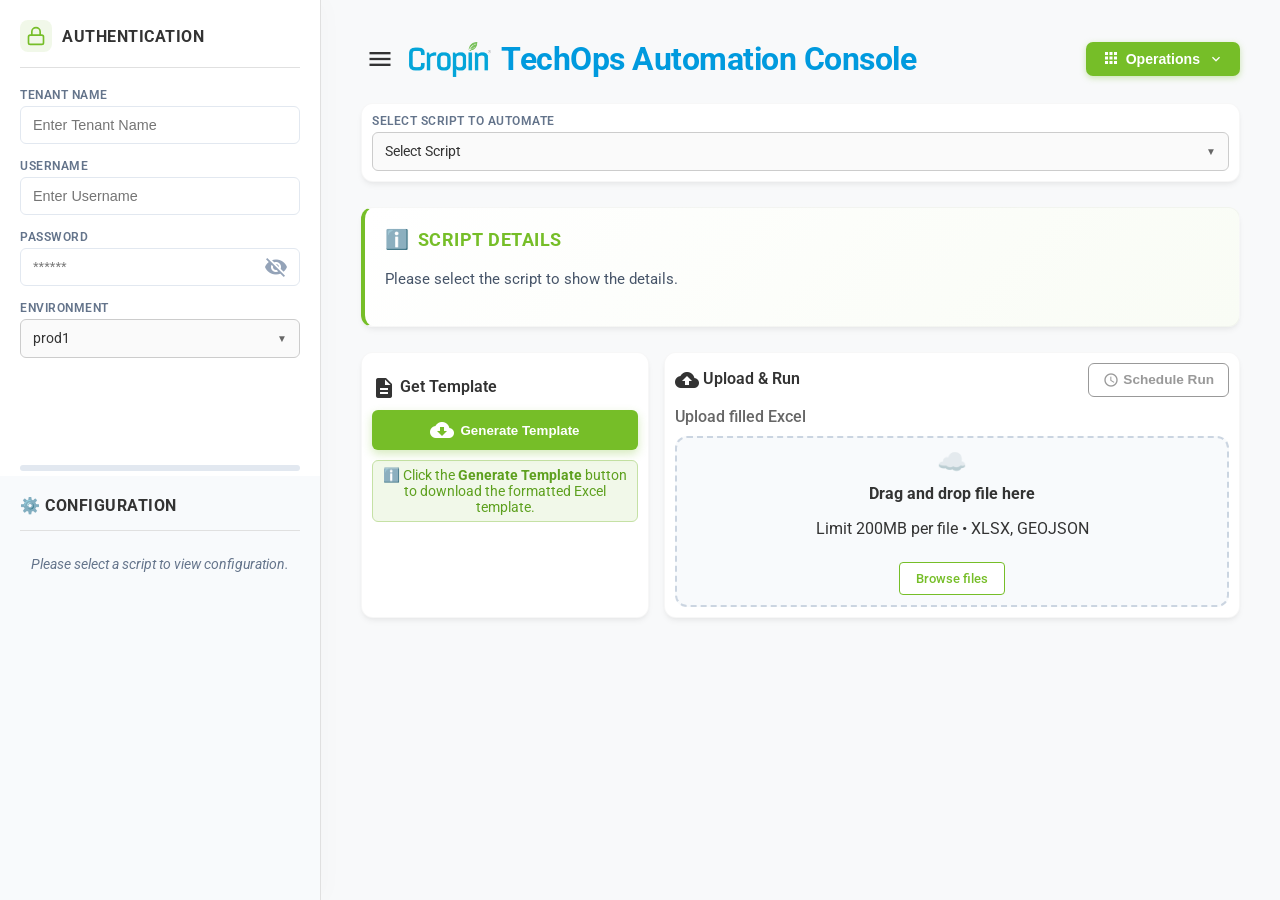
==== commit d7628ae8: "side bar collapse and expand" ====
--- a/static/index.html
+++ b/static/index.html
@@ -378,7 +378,7 @@
             <div class="header">
                 <div class="header-left">
                     <button id="mobile-menu-toggle" class="menu-toggle-btn"
-                        style="display: none; margin-right: 10px; background: none; border: none; cursor: pointer;">
+                        style="margin-right: 10px; background: none; border: none; cursor: pointer;">
                         <span class="material-icons" style="font-size: 28px; color: #333;">menu</span>
                     </button>
                     <img src="/static/images/cropin_text.png" alt="Cropin"
--- a/static/css/style.css
+++ b/static/css/style.css
@@ -1,3 +1,8 @@
+html {
+    overscroll-behavior-y: none;
+    height: 100%;
+}
+
 :root {
     /* Original Colors Preserved */
     --primary-color: #76be28;
@@ -22,6 +27,8 @@
     height: 100vh;
     display: flex;
     overflow: hidden;
+    overscroll-behavior-y: none;
+    /* Prevent pull-to-refresh / bounce */
 }
 
 .container {
@@ -44,6 +51,13 @@
     /* Handle internal scrolling */
     z-index: 10;
     color: var(--text-color);
+    transition: margin-left 0.3s ease, transform 0.3s ease;
+}
+
+@media (min-width: 1025px) {
+    .sidebar.collapsed {
+        margin-left: -325px;
+    }
 }
 
 .auth-section {
@@ -102,6 +116,7 @@
     border-radius: 8px;
     width: 20px;
     height: 20px;
+    cursor: pointer;
 }
 
 .input-group {
@@ -320,10 +335,76 @@
     transform: translateY(-1px);
 }
 
+.btn-secondary {
+    background: #ffffff;
+    border: 1px solid #cbd5e1;
+    padding: 8px 16px;
+    border-radius: 6px;
+    color: #64748b;
+    font-weight: 600;
+    cursor: pointer;
+    transition: all 0.2s;
+    display: inline-flex;
+    align-items: center;
+    justify-content: center;
+    gap: 6px;
+}
+
+.btn-secondary:hover {
+    background: #f1f5f9;
+    border-color: #94a3b8;
+    color: #334155;
+    transform: translateY(-1px);
+}
+
+/* Schedule Run Button */
+.btn-schedule {
+    display: inline-flex;
+    align-items: center;
+    justify-content: center;
+    background: #ffffff;
+    border: 1px solid #6a1b9a;
+    color: #6a1b9a;
+    padding: 6px 14px;
+    border-radius: 6px;
+    font-weight: 600;
+    cursor: pointer;
+    transition: all 0.2s;
+    font-size: 0.85rem;
+    height: 34px;
+}
+
+.btn-schedule:hover:not(:disabled) {
+    background: #6a1b9a;
+    color: #ffffff;
+    transform: translateY(-1px);
+    box-shadow: 0 4px 10px rgba(106, 27, 154, 0.2);
+}
+
+.btn-schedule:disabled {
+    opacity: 0.5;
+    filter: grayscale(1);
+    cursor: not-allowed;
+    background: #ffffff;
+    color: #6a1b9a;
+    border: 1px solid #6a1b9a;
+}
+
+.btn-deforestation {
+    border-color: #2e7d32;
+    color: #2e7d32;
+}
+
+.btn-deforestation:hover {
+    background: #2e7d32;
+    color: #ffffff;
+    box-shadow: 0 4px 10px rgba(46, 125, 50, 0.2);
+}
+
 .info-box {
-    background: #e3f2fd;
-    border: 1px solid #90caf9;
-    color: #1976d2;
+    background: #f1f8e9;
+    border: 1px solid #c5e1a5;
+    color: #5da01e;
     padding: 6px;
     /* Reduced from 12px */
     border-radius: 6px;
@@ -377,7 +458,49 @@
     background: #f1f8e9;
 }
 
-/* Console */
+/* Console Output Section */
+.console-header {
+    display: flex;
+    flex-wrap: wrap;
+    align-items: center;
+    justify-content: space-between;
+    gap: 10px;
+    color: #aaa;
+    margin-bottom: 8px;
+    font-size: 1.1rem;
+    font-weight: 500;
+    font-family: 'Roboto', sans-serif;
+}
+
+.console-actions {
+    display: flex;
+    gap: 6px;
+}
+
+.console-header-btn {
+    display: flex;
+    align-items: center;
+    gap: 4px;
+    padding: 3px 8px;
+    font-size: 0.85rem;
+    background: #f0f0f0;
+    border: 1px solid #ccc;
+    border-radius: 4px;
+    cursor: pointer;
+    color: #444;
+    font-family: 'Roboto', sans-serif;
+    transition: background 0.2s, color 0.2s;
+}
+
+.console-header-btn:hover {
+    background: #e2e8f0;
+    color: #333;
+}
+
+.console-header-btn .material-icons {
+    font-size: 1rem;
+}
+
 .console-box {
     background: #1e1e1e;
     border-radius: 8px;
@@ -392,6 +515,7 @@
     overflow-y: auto;
     font-size: 1rem;
     box-shadow: inset 0 2px 10px rgba(0, 0, 0, 0.2);
+    margin-top: 30px;
 }
 
 .console-line {
@@ -510,17 +634,49 @@
     color: #444;
     transition: background-color 0.1s;
     border-bottom: 1px solid #fafafa;
+    display: flex;
+    justify-content: space-between;
+    align-items: center;
 }
 
 .dropdown-list li:hover {
-    background-color: #e3f2fd;
-    /* Keep blue hover for contrast or switch to light green */
+    background-color: #f1f8e9;
     color: var(--primary-color);
+}
+
+.dropdown-list li.selected-item {
+    background-color: #f1f8e9;
+    color: var(--primary-color);
+    font-weight: 600;
+}
+
+.star-icon {
+    font-size: 1.1rem;
+    color: #cbd5e1;
+    transition: all 0.2s;
+    padding: 4px;
+    border-radius: 4px;
+}
+
+.star-icon:hover {
+    color: #f59e0b;
+    background: rgba(245, 158, 11, 0.1);
+    transform: scale(1.2);
+}
+
+.star-icon.active {
+    color: #f59e0b;
+}
+
+.dropdown-separator {
+    height: 1px;
+    background: #e2e8f0;
+    margin: 4px 0;
 }
 
 /* Script Details Section */
 .script-details {
-    background: linear-gradient(135deg, #ffffff 0%, #f9fcff 100%);
+    background: linear-gradient(135deg, #ffffff 0%, #f9fcf5 100%);
     border-left: 4px solid var(--primary-color);
     padding: 20px;
     margin-top: 10px;
@@ -568,7 +724,8 @@
 
 /* Run Controls - Flex Layout */
 .run-controls {
-    display: none; /* Toggled by JS to flex */
+    display: none;
+    /* Toggled by JS to flex */
     margin-top: 20px;
     gap: 10px;
     align-items: center;
@@ -587,6 +744,571 @@
 }
 
 @keyframes spin {
-    0% { transform: rotate(0deg); }
-    100% { transform: rotate(360deg); }
+    0% {
+        transform: rotate(0deg);
+    }
+
+    100% {
+        transform: rotate(360deg);
+    }
+}
+
+/* Responsive Design Media Queries */
+
+
+
+/* Mobile Devices */
+/* Mobile & Tablet Devices (Unified Drawer Layout) */
+@media (max-width: 1024px) {
+    body {
+        flex-direction: column;
+        height: auto;
+        overflow-y: auto;
+        /* Allow body scroll */
+    }
+
+    /* Prevent Auto-Zoom on inputs */
+    input,
+    select,
+    textarea,
+    .input-group input,
+    .input-group select,
+    .dropdown-search input {
+        font-size: 16px !important;
+    }
+
+
+    .container {
+        flex-direction: column;
+        height: auto;
+    }
+
+    /* Sidebar becomes a drawer or stacked */
+    .sidebar {
+        position: fixed !important;
+        width: 280px;
+        height: 100vh;
+        height: 100dvh;
+        left: 0 !important;
+        transform: translateX(-100%);
+        /* Hide off-screen */
+        top: 0;
+        transition: transform 0.3s ease;
+        box-shadow: 2px 0 10px rgba(0, 0, 0, 0.1);
+        z-index: 1000;
+        overflow-y: auto;
+        /* Enable vertical scroll */
+        display: block;
+        /* Stack children vertically */
+        padding-bottom: 20px;
+        /* Ensure last item isn't cut off */
+    }
+
+    .sidebar.active {
+        transform: translateX(0);
+    }
+
+    /* Allow sidebar sections to grow naturally on mobile */
+    .auth-section,
+    .config-section {
+        height: auto !important;
+        max-height: none !important;
+        flex: none !important;
+        overflow: visible !important;
+    }
+
+    .config-section {
+        margin-top: 20px;
+        padding-bottom: 50px !important;
+        /* Extra padding for mobile */
+    }
+
+    /* Overlay when sidebar is open */
+    .sidebar-overlay {
+        display: none;
+        position: fixed;
+        top: 0;
+        left: 0;
+        width: 100%;
+        height: 100%;
+        background: rgba(0, 0, 0, 0.5);
+        z-index: 999;
+    }
+
+    .sidebar-overlay.active {
+        display: block;
+    }
+
+    #sidebar-resizer {
+        display: none;
+        /* No resizing on mobile */
+    }
+
+    .main-content {
+        padding: 15px;
+        width: 100%;
+        box-sizing: border-box;
+    }
+
+    .header h1 {
+        font-size: 1.2rem;
+        /* Smaller title */
+        vertical-align: middle;
+    }
+
+    .header-left {
+        flex-wrap: wrap;
+        gap: 8px;
+    }
+
+    .backup-btn {
+        margin-left: 0;
+        margin-top: 5px;
+        flex: 1;
+        /* Allow buttons to grow on mobile */
+        text-align: center;
+    }
+
+    .header img {
+        height: 25px !important;
+        /* Smaller logo */
+    }
+
+    /* Show hamburger menu */
+    .menu-toggle-btn {
+        display: inline-block !important;
+    }
+
+    .action-grid {
+        grid-template-columns: 1fr;
+        gap: 15px;
+    }
+
+    .input-group label {
+        font-size: 0.8rem;
+    }
+
+    .btn-primary {
+        width: 100%;
+        justify-content: center;
+        padding: 12px 0;
+    }
+
+    /* Stack run controls */
+    .run-controls {
+        flex-direction: column;
+        align-items: stretch;
+    }
+
+    .console-box {
+        min-height: 150px;
+        font-size: 0.85rem;
+    }
+
+    /* Make modals or popups robust */
+    .dropdown-menu {
+        position: relative;
+        width: 100%;
+        top: 0;
+    }
+}
+
+/* Header Alignment Fix */
+.header-left {
+    display: flex;
+    align-items: center;
+}
+
+.menu-toggle-btn {
+    display: inline-flex;
+    align-items: center;
+    justify-content: center;
+    padding: 5px;
+    margin-right: 15px;
+    border-radius: 4px;
+    transition: background 0.2s;
+}
+
+.menu-toggle-btn:hover {
+    background: rgba(0, 0, 0, 0.05);
+}
+
+/* Ensure Logo doesn't shrink */
+.header-left img {
+    flex-shrink: 0;
+}
+
+.header h1 {
+    line-height: 1.2;
+}
+
+
+/* Backup UI Styles */
+
+.backup-btn {
+    background: var(--primary-color);
+    border: 1px solid var(--primary-color);
+    padding: 8px 16px;
+    border-radius: 6px;
+    color: #fff;
+    font-weight: 500;
+    cursor: pointer;
+    font-size: 0.9rem;
+    transition: all 0.2s;
+    white-space: nowrap;
+}
+
+#scheduled-list-btn {
+    margin-left: auto;
+}
+
+.backup-btn:hover {
+    background: var(--primary-hover);
+    border-color: var(--primary-hover);
+}
+
+/* Modal */
+.modal {
+    display: none;
+    position: fixed;
+    z-index: 10000;
+    left: 0;
+    top: 0;
+    width: 100%;
+    height: 100%;
+    overflow: auto;
+    background-color: rgba(0, 0, 0, 0.5);
+    animation: fadeIn 0.3s;
+}
+
+.modal-content {
+    background-color: #fefefe;
+    margin: 10% auto;
+    padding: 20px;
+    border: 1px solid #888;
+    width: 60%;
+    max-width: 800px;
+    border-radius: 12px;
+    box-shadow: 0 4px 20px rgba(0, 0, 0, 0.2);
+    position: relative;
+    max-height: 80vh;
+    display: flex;
+    flex-direction: column;
+}
+
+@media (max-width: 768px) {
+    .modal-content {
+        width: 90%;
+        margin: 20% auto;
+    }
+}
+
+.modal-header {
+    display: flex;
+    justify-content: space-between;
+    align-items: center;
+    margin-bottom: 20px;
+    border-bottom: 1px solid #eee;
+    padding-bottom: 10px;
+}
+
+.modal-header h2 {
+    margin: 0;
+    font-size: 1.5rem;
+    color: #333;
+}
+
+.close {
+    color: #aaa;
+    font-size: 28px;
+    font-weight: bold;
+    cursor: pointer;
+}
+
+.close:hover,
+.close:focus {
+    color: black;
+    text-decoration: none;
+    cursor: pointer;
+}
+
+/* Tabs */
+.tabs {
+    overflow: hidden;
+    border-bottom: 1px solid #ccc;
+    margin-bottom: 15px;
+    flex-shrink: 0;
+}
+
+.tab-link {
+    background-color: inherit;
+    float: left;
+    border: none;
+    outline: none;
+    cursor: pointer;
+    padding: 10px 20px;
+    transition: 0.3s;
+    font-size: 1rem;
+    color: #555;
+    border-bottom: 3px solid transparent;
+}
+
+.tab-link:hover {
+    background-color: #f1f1f1;
+}
+
+.tab-link.active {
+    border-bottom: 3px solid var(--primary-color);
+    color: var(--primary-color);
+    font-weight: 600;
+}
+
+.tab-content {
+    display: none;
+    flex: 1;
+    overflow-y: auto;
+    min-height: 200px;
+}
+
+.tab-content.active {
+    display: block;
+    animation: fadeIn 0.3s;
+}
+
+/* File List */
+.file-list {
+    list-style: none;
+    padding: 0;
+    margin: 0;
+}
+
+.file-item {
+    display: flex;
+    justify-content: space-between;
+    align-items: center;
+    padding: 12px 15px;
+    border-bottom: 1px solid #eee;
+    transition: background 0.1s;
+}
+
+.file-item:last-child {
+    border-bottom: none;
+}
+
+.file-item:hover {
+    background-color: #f9f9f9;
+}
+
+.file-info {
+    display: flex;
+    flex-direction: column;
+}
+
+.file-name {
+    font-weight: 500;
+    color: #333;
+    font-size: 0.95rem;
+}
+
+.file-meta {
+    font-size: 0.8rem;
+    color: #777;
+    margin-top: 4px;
+}
+
+.download-btn {
+    background-color: white;
+    border: 1px solid var(--primary-color);
+    color: var(--primary-color);
+    padding: 5px 12px;
+    border-radius: 4px;
+    text-decoration: none;
+    font-size: 0.85rem;
+    font-weight: 500;
+    transition: all 0.2s;
+    display: inline-flex;
+    align-items: center;
+    gap: 4px;
+}
+
+.download-btn:hover {
+    background-color: var(--primary-color);
+    color: white;
+}
+
+/* Empty State */
+.empty-state {
+    text-align: center;
+    padding: 40px;
+    color: #888;
+    font-style: italic;
+}
+
+/* Admin Delete Mode Styles */
+#delete-all-backups-btn {
+    padding: 5px 10px;
+    font-size: 0.8rem;
+    background-color: #dc3545;
+    color: white;
+    border: none;
+    border-radius: 4px;
+    cursor: pointer;
+    transition: background 0.2s;
+}
+
+#delete-all-backups-btn:hover {
+    background-color: #bb2d3b;
+}
+
+.delete-record-btn {
+    background-color: #fee2e2;
+    color: #dc2626;
+    border: 1px solid #fecaca;
+    padding: 4px 8px;
+    border-radius: 4px;
+    cursor: pointer;
+    display: flex;
+    align-items: center;
+    gap: 4px;
+    font-size: 0.8rem;
+    transition: all 0.2s;
+}
+
+.delete-record-btn:hover {
+    background-color: #fecaca;
+    border-color: #fca5a5;
+}
+
+.delete-record-btn:disabled {
+    opacity: 0.5;
+    cursor: not-allowed;
+}
+
+.file-actions {
+    display: flex;
+    gap: 8px;
+}
+
+/* --- TOAST NOTIFICATIONS --- */
+.toast-container {
+    position: fixed;
+    top: 20px;
+    right: 20px;
+    z-index: 9999;
+    display: flex;
+    flex-direction: column;
+    gap: 10px;
+    pointer-events: none;
+}
+
+.toast {
+    background: white;
+    box-shadow: 0 10px 30px rgba(0, 0, 0, 0.1), 0 1px 8px rgba(0, 0, 0, 0.05);
+    border-radius: 8px;
+    padding: 20px 24px;
+    min-width: 350px;
+    max-width: 500px;
+    display: flex;
+    align-items: center;
+    gap: 16px;
+    transform: translateX(120%);
+    opacity: 0;
+    transition: transform 0.4s cubic-bezier(0.175, 0.885, 0.32, 1.275), opacity 0.4s ease;
+    pointer-events: auto;
+    border-left: 5px solid #6c757d;
+    cursor: pointer;
+}
+
+.toast:hover {
+    box-shadow: 0 12px 35px rgba(0, 0, 0, 0.15), 0 2px 10px rgba(0, 0, 0, 0.08);
+}
+
+.toast.show {
+    transform: translateX(0);
+    opacity: 1;
+}
+
+.toast-icon {
+    font-size: 28px;
+}
+
+.toast-content {
+    flex: 1;
+}
+
+.toast-title {
+    font-weight: 600;
+    font-size: 16px;
+    color: #333;
+    margin-bottom: 6px;
+}
+
+.toast-message {
+    font-size: 14px;
+    color: #555;
+    line-height: 1.5;
+    word-break: break-word;
+    /* Ensure long filenames wrap */
+}
+
+/* Toast Variants */
+.toast.success {
+    border-left-color: #2e7d32;
+}
+
+.toast.success .toast-icon {
+    color: #2e7d32;
+}
+
+.toast.error {
+    border-left-color: #d32f2f;
+}
+
+.toast.error .toast-icon {
+    color: #d32f2f;
+}
+
+.toast.info {
+    border-left-color: #0288d1;
+}
+
+.toast.info .toast-icon {
+    color: #0288d1;
+}
+
+/* --- CUSTOM TOOLTIP --- */
+.custom-tooltip {
+    position: fixed;
+    background-color: #6a1b9a;
+    color: white;
+    padding: 10px 14px;
+    border-radius: 8px;
+    font-size: 0.85rem;
+    z-index: 10000;
+    pointer-events: none;
+    box-shadow: 0 6px 16px rgba(0, 0, 0, 0.25);
+    max-width: 280px;
+    line-height: 1.4;
+    transition: opacity 0.2s ease-in-out, transform 0.2s ease-in-out;
+    opacity: 0;
+    transform: translateY(5px);
+    text-align: center;
+    border: 1px solid rgba(255, 255, 255, 0.1);
+    font-weight: 400;
+}
+
+.custom-tooltip.show {
+    opacity: 1;
+    transform: translateY(0);
+}
+
+.custom-tooltip::after {
+    content: '';
+    position: absolute;
+    bottom: -8px;
+    left: 50%;
+    margin-left: -8px;
+    border-width: 8px 8px 0 8px;
+    border-style: solid;
+    border-color: #6a1b9a transparent transparent transparent;
 }
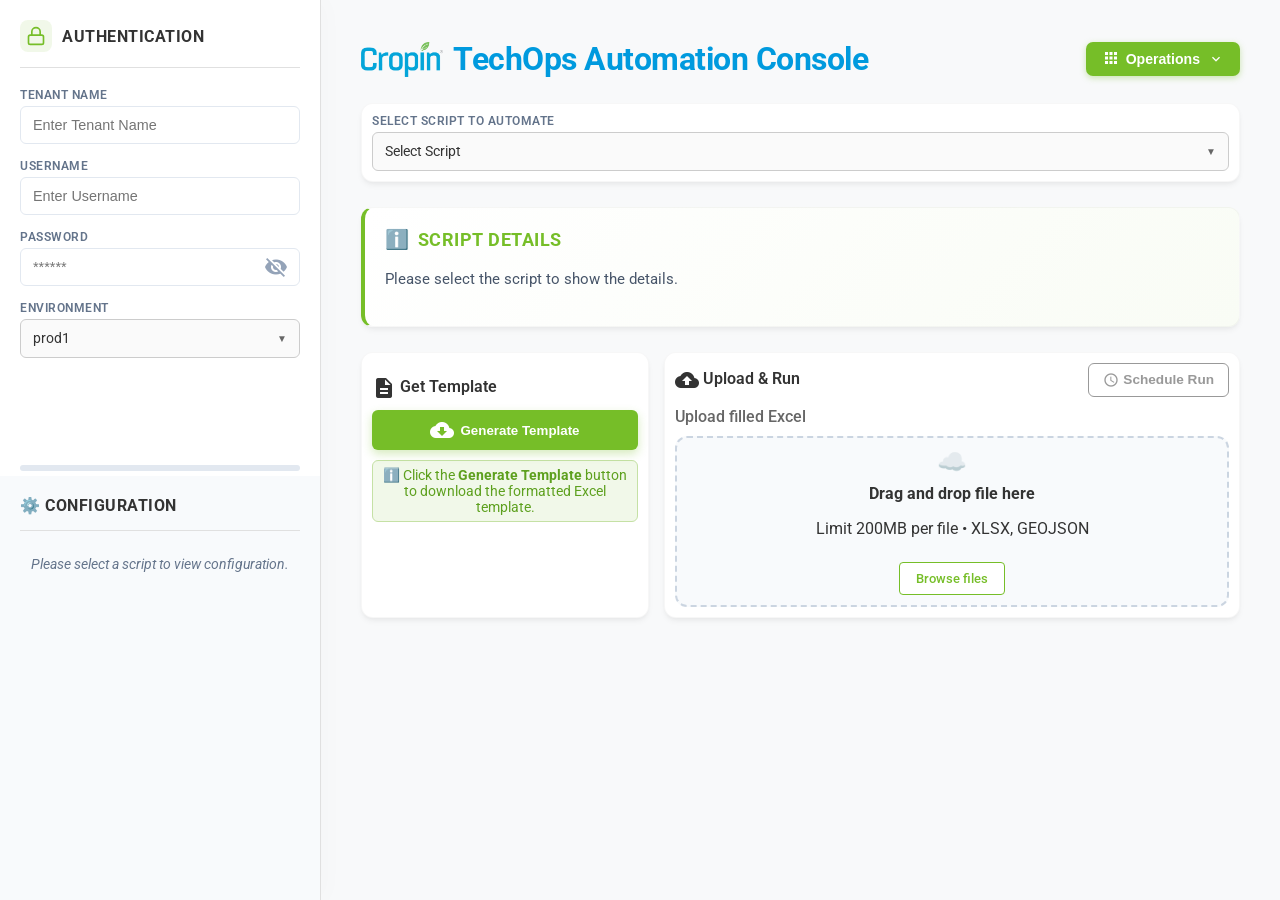
==== commit 92d2942c: "side bar collapse and expand issue fix" ====
--- a/static/index.html
+++ b/static/index.html
@@ -373,12 +373,19 @@
             </div>
         </div>
 
+        <!-- Desktop Sidebar Toggle Wrapper -->
+        <div class="desktop-toggle-wrapper" id="desktop-toggle-wrapper">
+            <button id="desktop-sidebar-toggle" class="desktop-toggle-btn" title="Toggle Sidebar">
+                <span class="material-icons" id="desktop-toggle-icon">chevron_left</span>
+            </button>
+        </div>
+
         <!-- Main Content -->
         <div class="main-content">
             <div class="header">
                 <div class="header-left">
                     <button id="mobile-menu-toggle" class="menu-toggle-btn"
-                        style="margin-right: 10px; background: none; border: none; cursor: pointer;">
+                        style="display: none; margin-right: 10px; background: none; border: none; cursor: pointer;">
                         <span class="material-icons" style="font-size: 28px; color: #333;">menu</span>
                     </button>
                     <img src="/static/images/cropin_text.png" alt="Cropin"
--- a/static/css/style.css
+++ b/static/css/style.css
@@ -58,6 +58,39 @@
     .sidebar.collapsed {
         margin-left: -325px;
     }
+
+    .desktop-toggle-wrapper {
+        display: flex;
+        align-items: center;
+        z-index: 20;
+        position: relative;
+        width: 0;
+        height: 100%;
+        overflow: visible;
+    }
+
+    .desktop-toggle-btn {
+        width: 24px;
+        height: 48px;
+        background: var(--primary-color);
+        color: white;
+        border: none;
+        border-radius: 0 8px 8px 0;
+        cursor: pointer;
+        display: flex;
+        align-items: center;
+        justify-content: center;
+        box-shadow: 2px 0 8px rgba(0,0,0,0.1);
+        transition: background 0.2s;
+        flex-shrink: 0;
+    }
+    .desktop-toggle-btn:hover {
+        background: var(--primary-hover);
+    }
+}
+
+.desktop-toggle-wrapper {
+    display: none;
 }
 
 .auth-section {
@@ -920,9 +953,8 @@
 }
 
 .menu-toggle-btn {
-    display: inline-flex;
-    align-items: center;
-    justify-content: center;
+    display: none;
+    /* Hide on desktop by default */
     padding: 5px;
     margin-right: 15px;
     border-radius: 4px;
